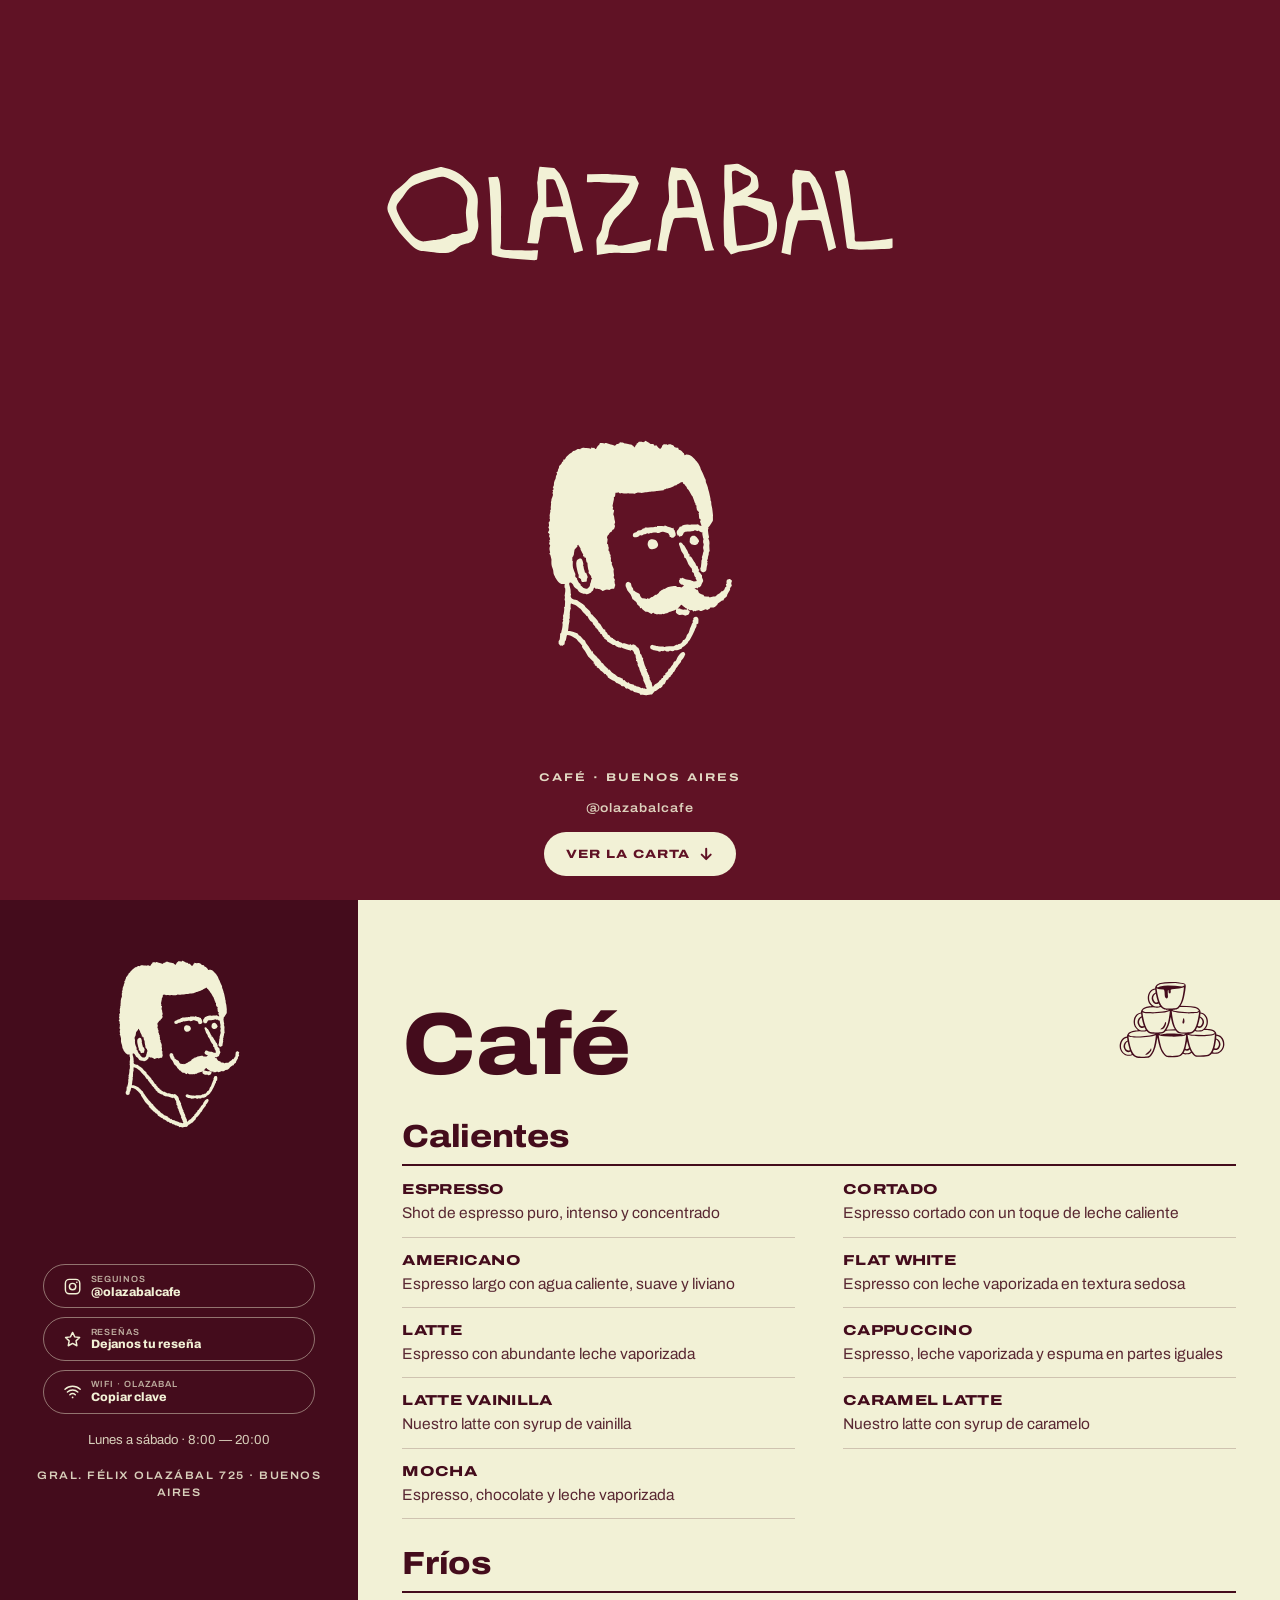
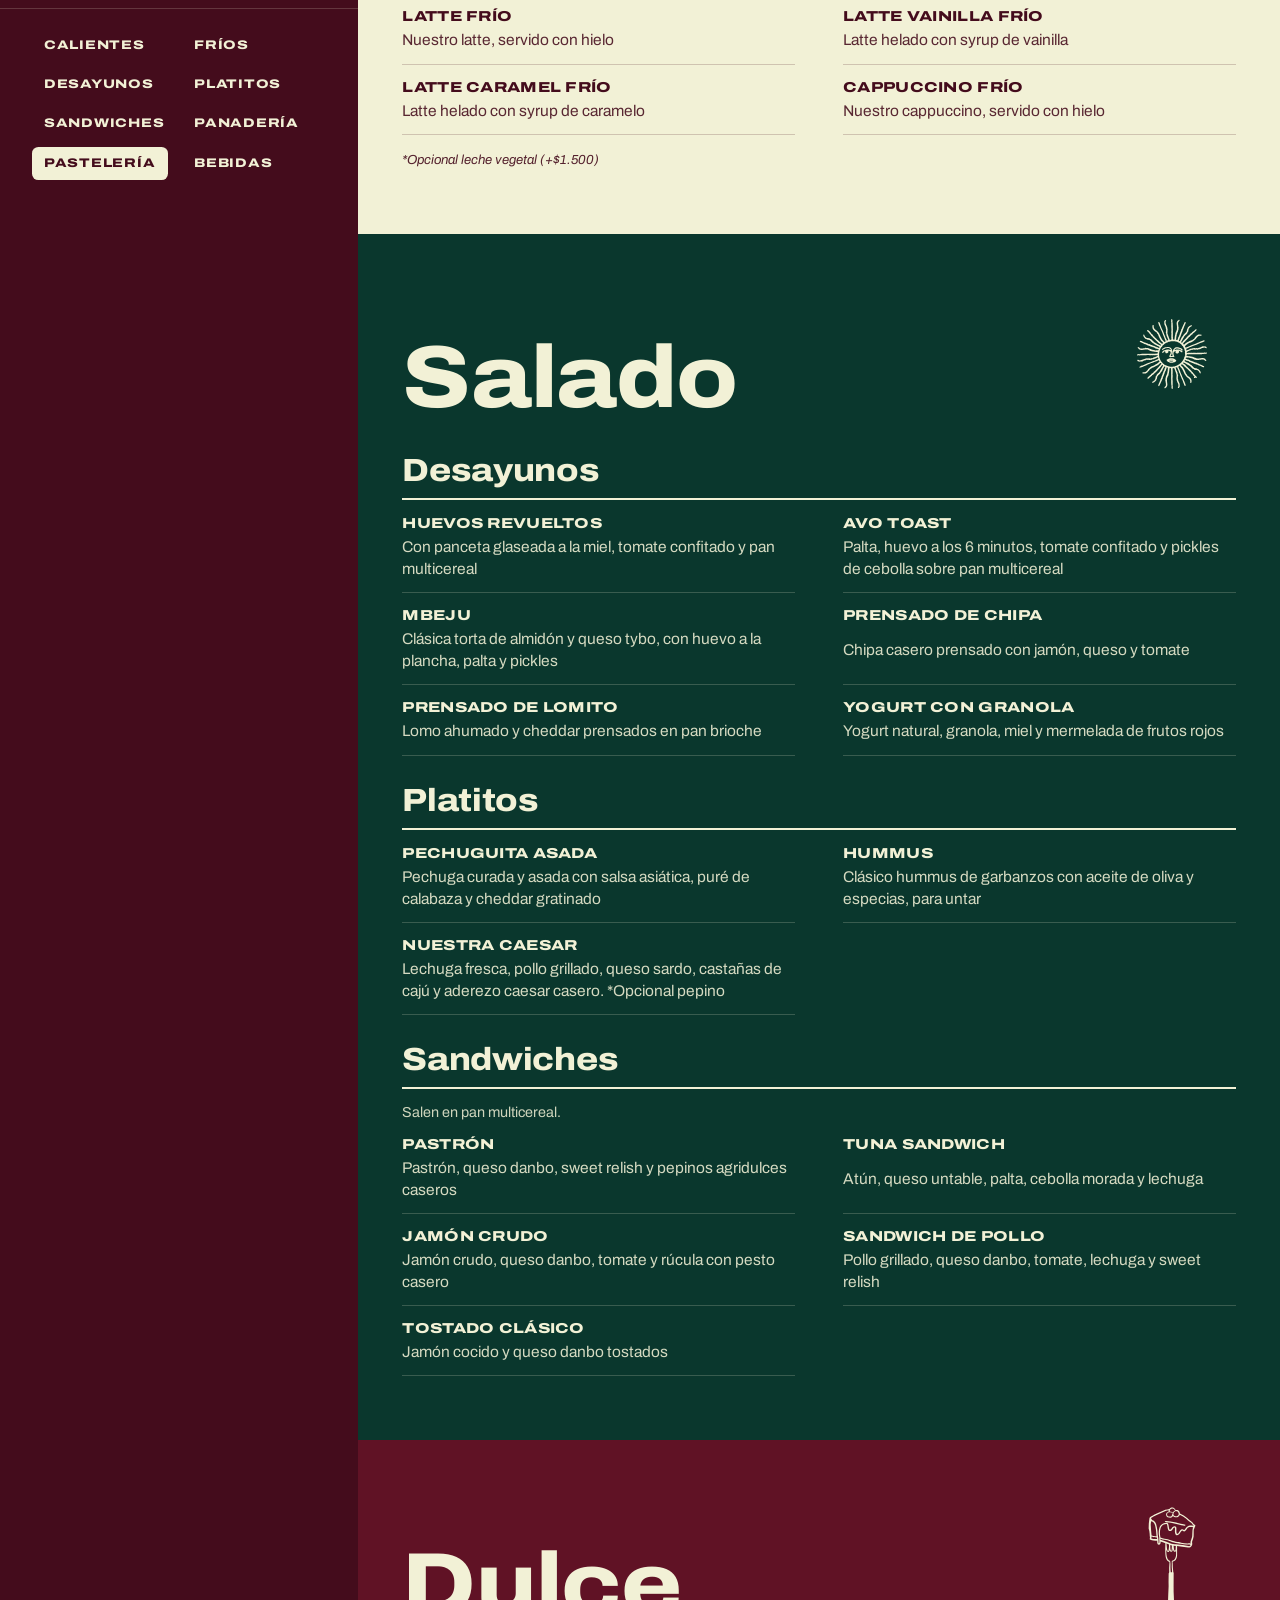
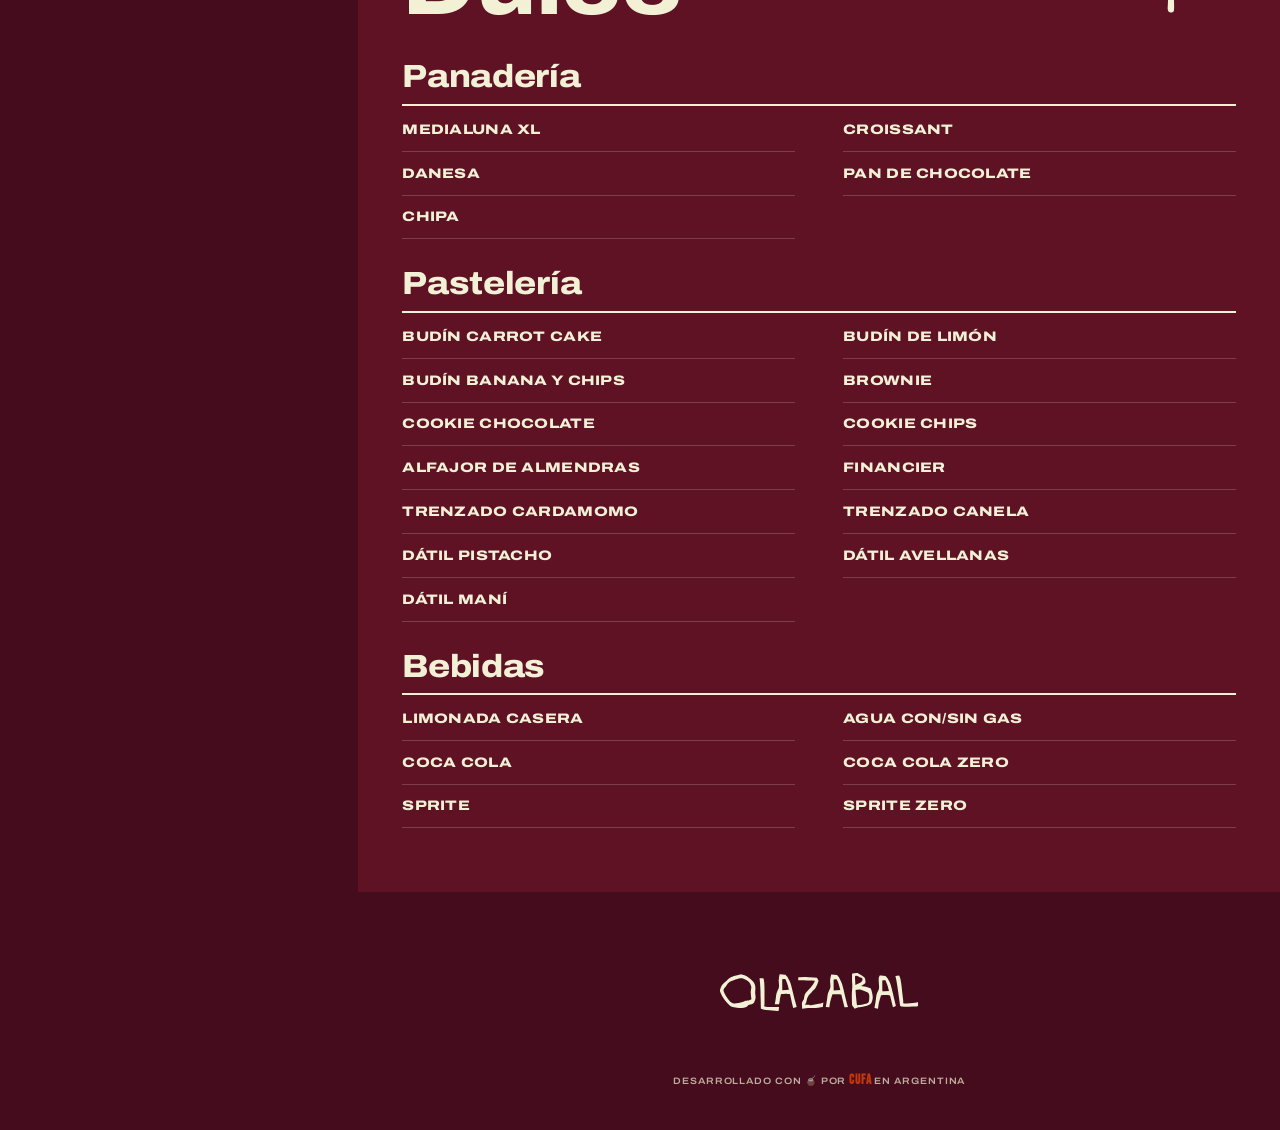
==== carta/index.html @ b6541c9c "SEO, carta publica y landing pendientes" ====
<!doctype html>
<html lang="es-AR">
<head>
<meta charset="utf-8">
<meta name="viewport" content="width=device-width, initial-scale=1, viewport-fit=cover">
<title>Carta de Olazábal · Café, desayunos y pastelería</title>
<meta name="description" content="Mirá la carta de Olazábal: cafés calientes y fríos, desayunos, platitos, sandwiches, panadería y pastelería. Gral. Félix Olazábal 725, Bella Vista.">
<meta name="theme-color" content="#440C1C">
<link rel="canonical" href="https://www.olazabal.ar/carta/">
<meta property="og:type" content="website">
<meta property="og:locale" content="es_AR">
<meta property="og:site_name" content="Olazábal">
<meta property="og:url" content="https://www.olazabal.ar/carta/">
<meta property="og:title" content="Carta de Olazábal · Café, desayunos y pastelería">
<meta property="og:description" content="Mirá la carta de Olazábal: cafés calientes y fríos, desayunos, platitos, sandwiches, panadería y pastelería. Gral. Félix Olazábal 725, Bella Vista.">
<meta property="og:image" content="https://www.olazabal.ar/og-image.png">
<meta property="og:image:width" content="1200">
<meta property="og:image:height" content="630">
<meta name="twitter:card" content="summary_large_image">
<meta name="twitter:title" content="Carta de Olazábal · Café, desayunos y pastelería">
<meta name="twitter:description" content="Mirá la carta de Olazábal: cafés calientes y fríos, desayunos, platitos, sandwiches, panadería y pastelería. Gral. Félix Olazábal 725, Bella Vista.">
<meta name="twitter:image" content="https://www.olazabal.ar/og-image.png">
<script type="application/ld+json">
{"@context":"https://schema.org","@graph":[
 {"@type":"Menu","@id":"https://www.olazabal.ar/carta/#menu","name":"Carta de Olazábal","url":"https://www.olazabal.ar/carta/","inLanguage":"es-AR","provider":{"@id":"https://www.olazabal.ar/#cafe"}},
 {"@type":"BreadcrumbList","itemListElement":[
   {"@type":"ListItem","position":1,"name":"Olazábal","item":"https://www.olazabal.ar/"},
   {"@type":"ListItem","position":2,"name":"Carta","item":"https://www.olazabal.ar/carta/"}]}
]}
</script>
<script>document.documentElement.classList.add("js")</script>
<link rel="icon" href="assets/hombre.svg" type="image/svg+xml">
<link rel="preconnect" href="https://fonts.googleapis.com">
<link rel="preconnect" href="https://fonts.gstatic.com" crossorigin>
<link href="https://fonts.googleapis.com/css2?family=Archivo:wdth,wght@62..125,100..900&family=Bebas+Neue&display=swap" rel="stylesheet">
<style>
:root{
  --bordo:#440C1C;
  --vino:#601225;
  --crema:#F2F1D6;
  --verde:#0A372D;
  --gutter:clamp(1.25rem,5vw,2.75rem);
  --nav-h:3.5rem;
  --font:"Archivo",system-ui,-apple-system,"Segoe UI",Roboto,sans-serif;
  --titulo:"Neuething Sans","Archivo",system-ui,sans-serif;
}
*,*::before,*::after{box-sizing:border-box}
html{-webkit-text-size-adjust:100%;scroll-behavior:smooth}
body{
  margin:0;background:var(--bordo);color:var(--crema);
  font-family:var(--font);font-size:1rem;line-height:1.4;
  -webkit-font-smoothing:antialiased;
}
img{display:block;max-width:100%;height:auto}
a{color:inherit}
h1,h2,h3,h4,p,ul{margin:0}
ul{padding:0;list-style:none}

/* Neuething Sans (fuente de marca, licencia aparte): si el archivo está en assets/fonts/ se usa sola; si no, cae a Archivo */
/* (sin @font-face: el archivo de la fuente no está en el sitio publicado; mientras tanto se usa Archivo y se evita un 404 por visita) */
/* títulos: minúscula, negrita, como en la carta impresa */
.titulo{font-family:var(--titulo);font-stretch:112%;font-weight:800;text-transform:none;letter-spacing:-.01em}
/* tipografía de marca: grotesca ultra expandida (nombres de ítems, botones, chips) */
.wide{font-stretch:125%;font-weight:900;text-transform:uppercase;letter-spacing:.01em}

/* ---------- estructura (mobile first) ---------- */
.app{display:block}
.cover{display:contents}



/* tapa */
.tapa{
  background:var(--vino);color:var(--crema);
  min-height:100vh;min-height:100svh;
  display:flex;flex-direction:column;align-items:center;justify-content:space-between;
  text-align:center;overflow:hidden;
  padding:calc(2rem + env(safe-area-inset-top)) 0 calc(1.5rem + env(safe-area-inset-bottom));
}
.tapa__logo{width:min(94vw,68svh);height:auto;margin-top:clamp(.5rem,3svh,2rem)}
.tapa__man{
  position:relative;aspect-ratio:1;flex:0 1 auto;min-height:0;
  width:min(72vw,26rem,38svh);
}
.tapa__man img{position:absolute;inset:0;width:100%;height:100%;object-fit:contain}
.tapa__man img.oculto{opacity:0}
.tapa__pie{display:flex;flex-direction:column;align-items:center;gap:.9rem;padding-inline:var(--gutter)}
.tapa__tag{
  font-stretch:125%;font-weight:700;text-transform:uppercase;
  font-size:.7rem;letter-spacing:.18em;opacity:.9;
}
.tapa__cta{
  display:inline-flex;align-items:center;gap:.6rem;min-height:2.75rem;padding:0 1.4rem;
  color:var(--vino);background:var(--crema);text-decoration:none;border-radius:999px;
  font-stretch:125%;font-weight:800;text-transform:uppercase;font-size:.75rem;letter-spacing:.08em;
}
.tapa__cta:focus-visible{outline:2px solid var(--crema);outline-offset:3px}
.tapa__cta svg{width:.9rem;height:.9rem;animation:bajar 1.8s ease-in-out infinite}
@keyframes bajar{50%{transform:translateY(.25rem)}}
@media (prefers-reduced-motion:reduce){.tapa__cta svg{animation:none}}
/* entrada suave: la tapa espera a que logo, bigotudo y tipografía estén listos y aparece escalonada */
.tapa h1,.tapa__man,.tapa__pie > *{
  transition:opacity .8s cubic-bezier(.2,.6,.2,1),transform .8s cubic-bezier(.2,.6,.2,1);
}
.tapa__man{transition-delay:.12s}
.tapa__pie > :nth-child(1){transition-delay:.28s}
.tapa__pie > :nth-child(2){transition-delay:.36s}
.tapa__pie > :nth-child(3){transition-delay:.46s}
html.js:not(.listo) .tapa h1,
html.js:not(.listo) .tapa__man,
html.js:not(.listo) .tapa__pie > *{opacity:0;transform:translateY(14px)}
@media (prefers-reduced-motion:reduce){
  .tapa h1,.tapa__man,.tapa__pie > *{transition:opacity .35s ease;transition-delay:0s!important}
  html.js:not(.listo) .tapa h1,html.js:not(.listo) .tapa__man,html.js:not(.listo) .tapa__pie > *{transform:none}
}
.cover__logo{display:none}
.cover__man{display:none}

/* navegación */
.nav{
  position:sticky;top:0;z-index:10;
  background:var(--bordo);
  border-bottom:1px solid rgb(242 241 214 / .18);
  padding-top:env(safe-area-inset-top);
}
.nav__list{
  display:flex;gap:.5rem;overflow-x:auto;
  padding:.65rem var(--gutter);
  scrollbar-width:none;scroll-snap-type:x proximity;
}
.nav__list::-webkit-scrollbar{display:none}
.nav__link{
  flex:none;scroll-snap-align:center;white-space:nowrap;
  text-decoration:none;color:var(--crema);
  font-stretch:125%;font-weight:800;text-transform:uppercase;
  font-size:.72rem;letter-spacing:.06em;
  padding:.6rem .95rem;min-height:2.5rem;display:inline-flex;align-items:center;
  border:1.5px solid rgb(242 241 214 / .35);border-radius:999px;
  transition:background-color .2s,color .2s,border-color .2s;
}
.nav__link[aria-current="true"]{background:var(--crema);color:var(--bordo);border-color:var(--crema)}
.nav__link:focus-visible{outline:2px solid var(--crema);outline-offset:2px}

.cover__foot{display:none}

/* paneles */
.panel{padding:2.75rem var(--gutter) 3rem}
.panel--cafe{background:var(--crema);color:var(--bordo)}
.panel--salado{background:var(--verde);color:var(--crema)}
.panel--dulce{background:var(--vino);color:var(--crema)}

.panel__head{
  display:flex;align-items:flex-end;justify-content:space-between;gap:1rem;
  margin-bottom:.5rem;
}
.panel__title{font-size:clamp(2.8rem,13vw,5.5rem);line-height:.9}
.panel__art{width:clamp(4.5rem,22vw,8rem);flex:none}
/* reveal suave del encabezado de cada panel, una sola vez; sin JS o con "reducir movimiento" se ve siempre */
html.js .panel__head{transition:opacity .6s cubic-bezier(.2,.6,.2,1),transform .6s cubic-bezier(.2,.6,.2,1)}
html.js .panel__head:not(.visto){opacity:0;transform:translateY(16px)}
@media (prefers-reduced-motion:reduce){html.js .panel__head{transition:none}html.js .panel__head:not(.visto){opacity:1;transform:none}}

.sec{scroll-margin-top:calc(var(--nav-h) + .5rem);padding-top:1.75rem}
.sec__title{
  font-size:clamp(1.5rem,6.6vw,2rem);line-height:1.05;
  padding-bottom:.65rem;margin-bottom:.1rem;
  border-bottom:2px solid currentColor;
  display:flex;align-items:center;justify-content:space-between;gap:1rem;
}
.sec__title img{width:2.6rem;flex:none}
/* sección con el mismo nombre que el panel: el título no se repite a la vista, pero queda para lectores de pantalla */
.sec--eco{position:relative;padding-top:.5rem}
.sec--eco > .sec__title{position:absolute;width:1px;height:1px;overflow:hidden;clip:rect(0 0 0 0);white-space:nowrap;border:0;padding:0;margin:0}
.sec__note{font-size:.82rem;opacity:.85;padding-top:.7rem}

/* ítems */
.items{display:grid;grid-template-columns:1fr}
.item{
  display:grid;grid-template-columns:1fr auto;column-gap:1rem;row-gap:.2rem;
  padding:.95rem 0;
  border-bottom:1px solid color-mix(in srgb,currentColor 20%,transparent);
}
.item__name{
  font-stretch:125%;font-weight:800;text-transform:uppercase;
  font-size:.82rem;letter-spacing:.02em;line-height:1.25;
}
.item__price{
  font-stretch:112%;font-weight:700;font-size:.92rem;
  font-variant-numeric:tabular-nums;white-space:nowrap;
  grid-column:2;grid-row:1;
}
.item__desc{grid-column:1 / -1;font-size:.88rem;line-height:1.4;opacity:.88;max-width:46ch}
.item__desc em{font-style:normal;font-weight:700}

/* lista compacta (panadería, pastelería, bebidas) */
.items--simple .item{
  grid-template-columns:auto 1fr auto;align-items:baseline;
  padding:.8rem 0;column-gap:.6rem;
}
.items--simple .item__name{font-size:.78rem}
.items--simple .item::before{ /* guías punteadas */
  content:"";grid-column:2;grid-row:1;align-self:end;
  border-bottom:1.5px dotted color-mix(in srgb,currentColor 45%,transparent);
  margin-bottom:.3em;
}
.items--simple .item__price{grid-column:3}

.sin-precios .items--simple .item{grid-template-columns:1fr}
.sin-precios .items--simple .item::before{display:none}
.sin-precios .item{padding:.8rem 0}
.sin-precios .item__desc{margin-top:.05rem}
.extra{
  margin-top:1rem;font-size:.82rem;font-style:italic;opacity:.9;
}

/* pie */
.foot{
  background:var(--bordo);color:var(--crema);text-align:center;
  padding:2.5rem var(--gutter) calc(2.5rem + env(safe-area-inset-bottom));
  display:flex;flex-direction:column;align-items:center;gap:1rem;
}
.foot img{width:min(60vw,15rem)}
.foot p{font-size:.78rem;letter-spacing:.14em;text-transform:uppercase;font-stretch:112%;font-weight:600;opacity:.85}

/* info del local */
.info{display:flex;flex-direction:column;align-items:center;gap:1rem;width:100%;max-width:26rem}
.info:empty{display:none}
.info__links{display:grid;grid-template-columns:repeat(2,minmax(0,1fr));gap:.55rem;width:100%}
.info__links>:last-child:nth-child(odd){grid-column:1 / -1;justify-self:center;min-width:50%}
.btn--dos{justify-content:flex-start;gap:.45rem;padding:.55rem .6rem .55rem .75rem;border-radius:1rem;text-align:left;text-transform:none;letter-spacing:0;min-height:3.4rem}
.btn--dos .btn__txt{display:flex;flex-direction:column;min-width:0;line-height:1.2}
.btn--dos small{font-stretch:100%;font-weight:600;font-size:.56rem;letter-spacing:.1em;text-transform:uppercase;opacity:.7;transition:opacity .2s}
.btn--dos .btn__txt>span{font-stretch:100%;font-weight:800;font-size:.76rem;text-transform:none;letter-spacing:0;overflow:hidden;text-overflow:ellipsis;white-space:nowrap}
div.btn--dos{cursor:default}div.btn--dos:hover{background:transparent;color:var(--crema)}
.btn{
  display:inline-flex;align-items:center;gap:.55rem;min-height:2.75rem;padding:0 1.15rem;
  border:1.5px solid rgb(242 241 214 / .45);border-radius:999px;background:transparent;color:var(--crema);
  font:inherit;font-stretch:125%;font-weight:800;text-transform:uppercase;font-size:.7rem;letter-spacing:.07em;
  text-decoration:none;cursor:pointer;white-space:nowrap;transition:background-color .2s,color .2s;
}
.btn:hover{background:var(--crema);color:var(--bordo)}
.btn:focus-visible{outline:2px solid var(--crema);outline-offset:2px}
.btn svg{width:1.1rem;height:1.1rem;flex:none}
.btn--dos svg{width:1.2rem;height:1.2rem}
.wifi{
  width:100%;border:1.5px solid rgb(242 241 214 / .3);border-radius:1rem;padding:1rem 1.15rem;
  display:flex;align-items:center;justify-content:space-between;gap:1rem;text-align:left;
}
.wifi__lbl{font-size:.62rem;letter-spacing:.16em;text-transform:uppercase;font-stretch:125%;font-weight:700;opacity:.7}
.wifi__red{font-stretch:112%;font-weight:800;font-size:1rem;margin-top:.15rem;word-break:break-word}
.horarios{font-size:.82rem;line-height:1.5;text-align:center;opacity:.85;white-space:pre-line}
.tapa__ig{color:inherit;font-stretch:112%;font-weight:600;font-size:.78rem;letter-spacing:.08em;opacity:.85;text-decoration:none}
.tapa__ig:hover{opacity:1;text-decoration:underline}
.tapa__ig:empty{display:none}

@media (max-width:379px){.btn--dos svg{display:none}.btn--dos{padding:.55rem .75rem}}

/* firma */
.foot .firma-wrap{font-size:.58rem;letter-spacing:.1em;opacity:.7;text-transform:uppercase;margin-top:.25rem}
.firma,.firma:hover,.firma:visited,.firma:focus,.firma:active{
  font-family:"Bebas Neue",Impact,sans-serif;font-size:1.35em;letter-spacing:.06em;
  color:#ff4e01;text-decoration:none;
}

/* Salado lleva el sol (el bigotudo ya está en la tapa y en el sidebar) */
.panel--salado .panel__art{content:url("assets/sol-crema.svg")}
/* Platitos sin iconito suelto (el sol a ese tamaño parecía un botón) */
#platitos .sec__title img{display:none}

/* ---------- tablet ---------- */
@media (min-width:640px){
  .nav__list{justify-content:center}
}
@media (min-width:720px){
  .items{grid-template-columns:repeat(2,minmax(0,1fr));column-gap:3rem}
  .panel{padding-block:3.5rem 4rem}
}

/* ---------- desktop: portada fija a la izquierda como el impreso ---------- */
@media (min-width:1080px){
  .app{display:grid;grid-template-columns:minmax(21rem,28vw) 1fr;align-items:start}
  .cover{
    display:flex;flex-direction:column;
    position:sticky;top:0;height:100vh;height:100dvh;
    background:var(--bordo);overflow:hidden;
  }
  .cover__logo{display:block;width:100%;max-width:15rem;margin:0 auto;padding:2.5rem 2rem 0}
  /* el bigotudo ocupa el lugar del logo en el sidebar (el nombre queda en la tapa y en el pie) */
  .cover__man{
    display:block;position:relative;flex:none;aspect-ratio:1;
    width:min(14rem,26svh);margin:2rem auto 0;
  }
  .cover__man img{position:absolute;inset:0;width:100%;height:100%;object-fit:contain}
  .cover__man img.oculto{opacity:0}
  .cover__space{flex:1}
  .nav{position:static;border:0;padding:0;background:transparent}
  .nav__list{
    flex-direction:column;overflow:visible;gap:.35rem;
    padding:1.25rem 2rem;border-top:1px solid rgb(242 241 214 / .18);
  }
  .nav__link{border:0;border-radius:.4rem;padding:.5rem .75rem;min-height:0;justify-content:flex-start;font-size:.7rem}
  .nav__link:hover{background:rgb(242 241 214 / .12)}
  .nav__link[aria-current="true"]:hover{background:var(--crema)}
  .nav__list{display:grid;grid-template-columns:1fr 1fr;scroll-snap-type:none}
  .cover__foot{
    display:block;padding:0 2rem 1.5rem;
    font-size:.68rem;letter-spacing:.14em;text-transform:uppercase;font-stretch:112%;opacity:.7;text-align:center;
  }
  .sec{scroll-margin-top:1.5rem}
  .foot{grid-column:2}
  /* bloque de info (Instagram, WiFi, horarios, dirección) en el hueco del sidebar */
  .cover__space{
    display:flex;flex-direction:column;align-items:center;justify-content:center;gap:1.1rem;
    padding:1.25rem 2rem;min-height:0;overflow-y:auto;scrollbar-width:none;
  }
  .cover__space::-webkit-scrollbar{display:none}
  .cover__space .info{max-width:17rem}
  .cover__space .info__links{grid-template-columns:1fr}
  .cover__space .info__links>:last-child:nth-child(odd){min-width:0;justify-self:stretch}
  .cover__space .dir{
    font-size:.68rem;letter-spacing:.14em;text-transform:uppercase;font-stretch:112%;font-weight:600;
    opacity:.85;text-align:center;line-height:1.5;
  }
  .cover__foot{display:none} /* la dirección ya está en el bloque de arriba */
  /* lectura en pantalla grande: un escalón arriba en nombres, descripciones y categorías */
  .item__name{font-size:.9rem}
  .items--simple .item__name{font-size:.86rem}
  .item__desc{font-size:.97rem}
  .nav__link{font-size:.78rem}
  .sec__note{font-size:.9rem}
}
@media (min-width:1500px){
  .items{grid-template-columns:repeat(3,minmax(0,1fr))}
  .panel{padding-inline:4rem}
}

@media (prefers-reduced-motion:reduce){
  html{scroll-behavior:auto}
  .nav__link{transition:none}
}
</style>
</head>
<body>
<header class="tapa" id="tapa">
  <h1><img class="tapa__logo" src="assets/logo-crema.svg" alt="Olazábal" width="1600" height="800"></h1>
  <div class="tapa__man" aria-hidden="true">
    <img id="spr-solo" src="assets/hombre-crema.svg" alt="" width="1000" height="1000">
    <img id="spr-cafe" class="oculto" src="assets/hombre-cafe-crema.svg" alt="" width="1000" height="1000">
    <img id="spr-medialuna" class="oculto" src="assets/hombre-medialuna-crema.svg" alt="" width="1000" height="1000">
  </div>
  <div class="tapa__pie">
    <p class="tapa__tag">Café · Buenos Aires</p>
    <a class="tapa__ig" id="tapa-ig" href="https://www.instagram.com/olazabalcafe/" target="_blank" rel="noopener">@olazabalcafe</a>
    <a class="tapa__cta" href="#menu">Ver la carta
      <svg viewBox="0 0 16 16" fill="none" stroke="currentColor" stroke-width="2.2" stroke-linecap="round" stroke-linejoin="round" aria-hidden="true"><path d="M8 2v11M3 8.5 8 13.5l5-5"/></svg>
    </a>
  </div>
</header>

<div class="app">

  <aside class="cover">
    <div class="cover__man" aria-hidden="true">
      <img src="assets/hombre-crema.svg" alt="" width="1000" height="1000">
      <img class="oculto" src="assets/hombre-cafe-crema.svg" alt="" width="1000" height="1000">
      <img class="oculto" src="assets/hombre-medialuna-crema.svg" alt="" width="1000" height="1000">
    </div>
    <div class="cover__space" id="cover-slot"></div>

    <nav class="nav" aria-label="Secciones del menú">
      <ul class="nav__list" id="nav"></ul>
    </nav>
    <p class="cover__foot">Gral. Félix Olazábal 725</p>
  </aside>

  <main id="menu"></main>

  <footer class="foot">
    <a href="../index.html" aria-label="Volver al inicio de Olazábal"><img src="assets/logo-crema.svg" alt="Olazábal" width="1600" height="800"></a>
    <div class="info" id="info"></div>
    <p class="dir">Gral. Félix Olazábal 725 · Buenos Aires</p>
    <p class="firma-wrap">desarrollado con 🧉 por <a class="firma" href="https://cufadev.xyz" target="_blank" rel="noopener">cufa</a> en Argentina</p>
  </footer>
</div>

<script>
/* ---------- datos ---------- */
const MENU_RESPALDO = [
  { id:"cafe", clase:"cafe", titulo:"Café", arte:"tazas", secciones:[
    { id:"cafe-caliente", titulo:"Calientes", simple:false, items:[
      ["Espresso","Shot de espresso puro, intenso y concentrado",5500],
      ["Cortado","Espresso cortado con un toque de leche caliente",5800],
      ["Americano","Espresso largo con agua caliente, suave y liviano",5500],
      ["Flat White","Espresso con leche vaporizada en textura sedosa",5800],
      ["Latte","Espresso con abundante leche vaporizada",6100],
      ["Cappuccino","Espresso, leche vaporizada y espuma en partes iguales",5600],
      ["Latte Vainilla","Nuestro latte con syrup de vainilla",7300],
      ["Caramel Latte","Nuestro latte con syrup de caramelo",7300],
      ["Mocha","Espresso, chocolate y leche vaporizada",7800],
    ]},
    { id:"cafe-frio", titulo:"Fríos", items:[
      ["Latte Frío","Nuestro latte, servido con hielo",5800],
      ["Latte Vainilla Frío","Latte helado con syrup de vainilla",7000],
      ["Latte Caramel Frío","Latte helado con syrup de caramelo",7000],
      ["Cappuccino Frío","Nuestro cappuccino, servido con hielo",5500],
    ], extra:"*Opcional leche vegetal (+$1.500)" },
  ]},
  { id:"salado", clase:"salado", titulo:"Salado", arte:"sol", secciones:[
    { id:"desayunos", titulo:"Desayunos", items:[
      ["Huevos revueltos","Con panceta glaseada a la miel, tomate confitado y pan multicereal",14500],
      ["Avo Toast","Palta, huevo a los 6 minutos, tomate confitado y pickles de cebolla sobre pan multicereal",15800],
      ["Mbeju","Clásica torta de almidón y queso tybo, con huevo a la plancha, palta y pickles",15800],
      ["Prensado de Chipa","Chipa casero prensado con jamón, queso y tomate",15900],
      ["Prensado de Lomito","Lomo ahumado y cheddar prensados en pan brioche",17200],
      ["Yogurt con Granola","Yogurt natural, granola, miel y mermelada de frutos rojos",12600],
    ]},
    { id:"platitos", titulo:"Platitos", items:[
      ["Pechuguita Asada","Pechuga curada y asada con salsa asiática, puré de calabaza y cheddar gratinado",17000],
      ["Hummus","Clásico hummus de garbanzos con aceite de oliva y especias, para untar",10800],
      ["Nuestra Caesar","Lechuga fresca, pollo grillado, queso sardo, castañas de cajú y aderezo caesar casero. *Opcional pepino",18500],
    ]},
    { id:"sandwiches", titulo:"Sandwiches", nota:"Salen en pan multicereal.", items:[
      ["Pastrón","Pastrón, queso danbo, sweet relish y pepinos agridulces caseros",17300],
      ["Tuna Sandwich","Atún, queso untable, palta, cebolla morada y lechuga",15800],
      ["Jamón Crudo","Jamón crudo, queso danbo, tomate y rúcula con pesto casero",18100],
      ["Sandwich de Pollo","Pollo grillado, queso danbo, tomate, lechuga y sweet relish",16700],
      ["Tostado Clásico","Jamón cocido y queso danbo tostados",12800],
    ]},
  ]},
  { id:"dulce", clase:"dulce", titulo:"Dulce", arte:"torta", secciones:[
    { id:"panaderia", titulo:"Panadería", simple:true, items:[
      ["Medialuna XL",4000],["Croissant",5000],["Danesa",5400],["Pan de Chocolate",6100],["Chipa",4800],
    ]},
    { id:"pasteleria", titulo:"Pastelería", simple:true, items:[
      ["Budín Carrot Cake",7500],["Budín de Limón",6400],["Budín Banana y Chips",8400],["Brownie",6000],
      ["Cookie Chocolate",6700],["Cookie Chips",6700],["Alfajor de Almendras",7500],["Financier",6900],
      ["Trenzado Cardamomo",9000],["Trenzado Canela",9000],["Dátil Pistacho",6900],["Dátil Avellanas",6900],["Dátil Maní",6900],
    ]},
    { id:"bebidas", titulo:"Bebidas", simple:true, items:[
      ["Limonada Casera",6500],["Agua con/sin Gas",4200],["Coca Cola",3800],["Coca Cola Zero",3800],["Sprite",3800],["Sprite Zero",3800],
    ]},
  ]},
];

/* ---------- configuración ----------
   Pegá acá el ID de la planilla de Google (el texto largo entre /d/ y /edit en la URL).
   La planilla tiene que estar compartida como "Cualquier persona con el enlace: Lector".
   Si queda vacío, o si Google no responde, se usa MENU_RESPALDO. */
/* Mostrar precios en la carta. En false no se dibujan (los datos quedan en la planilla). */
const MOSTRAR_PRECIOS = false;
/* Datos del local. La pestaña Config de la planilla los pisa (claves: instagram, whatsapp, wifi_nombre, wifi_clave, horarios, mapa).
   Lo que quede vacío no se muestra. */
const INFO = {
  instagram:"https://www.instagram.com/olazabalcafe/",
  whatsapp:"",
  wifi_nombre:"Olazabal", wifi_clave:"olazabal2026",   /* demo */
  horarios:"Lunes a sábado · 8:00 — 20:00",
  mapa:"",   /* opcional: link de Google Maps; si se carga, aparece el botón "Cómo llegar" */
  /* Reseñas: hoy abre Olazábal en Google Maps. Con la ficha de Google Business creada, usar el link directo
     https://search.google.com/local/writereview?placeid=PLACE_ID (se puede cargar en Config, clave "resena") */
  resena:"https://www.google.com/maps/search/?api=1&query=Olaz%C3%A1bal%20caf%C3%A9%20Gral.%20F%C3%A9lix%20Olaz%C3%A1bal%20725%20Bella%20Vista%20Buenos%20Aires"
};
const ICONOS = {
  ig:'<svg viewBox="0 0 24 24" fill="none" stroke="currentColor" stroke-width="1.8" aria-hidden="true"><rect x="3" y="3" width="18" height="18" rx="5"/><circle cx="12" cy="12" r="4"/><circle cx="17.3" cy="6.7" r="1" fill="currentColor" stroke="none"/></svg>',
  wa:'<svg viewBox="0 0 24 24" fill="none" stroke="currentColor" stroke-width="1.8" stroke-linejoin="round" aria-hidden="true"><path d="M4 20l1.3-4.2A8 8 0 1 1 8.4 18.8L4 20z"/></svg>',
  pin:'<svg viewBox="0 0 24 24" fill="none" stroke="currentColor" stroke-width="1.8" aria-hidden="true"><path d="M12 21s7-6.2 7-11.5A7 7 0 0 0 5 9.5C5 14.8 12 21 12 21z"/><circle cx="12" cy="9.5" r="2.5"/></svg>',
  wifi:'<svg viewBox="0 0 24 24" fill="none" stroke="currentColor" stroke-width="1.8" stroke-linecap="round" aria-hidden="true"><path d="M2.5 9a14 14 0 0 1 19 0M5.5 12.5a9.5 9.5 0 0 1 13 0M8.6 16a5 5 0 0 1 6.8 0"/><circle cx="12" cy="19.3" r="1.1" fill="currentColor" stroke="none"/></svg>',
  estrella:'<svg viewBox="0 0 24 24" fill="none" stroke="currentColor" stroke-width="1.8" stroke-linejoin="round" aria-hidden="true"><path d="M12 3l2.7 5.6 6.1.8-4.5 4.2 1.1 6.1L12 16.8 6.6 19.7l1.1-6.1L3.2 9.4l6.1-.8z"/></svg>',
  copy:'<svg viewBox="0 0 24 24" fill="none" stroke="currentColor" stroke-width="1.8" aria-hidden="true"><rect x="8" y="8" width="12" height="12" rx="2"/><path d="M16 8V6a2 2 0 0 0-2-2H6a2 2 0 0 0-2 2v8a2 2 0 0 0 2 2h2"/></svg>'
};
const SHEET_ID = "1VKGMA9Z83g70DDT3XCYNCc0fF3nvxlNgfuP10jdtlT0";

/* ---------- utilidades ---------- */
const $ = (s, r=document) => r.querySelector(s);
const peso = n => "$" + n.toLocaleString("es-AR");
const esc = s => String(s).replace(/[&<>"]/g, c => ({"&":"&amp;","<":"&lt;",">":"&gt;",'"':"&quot;"}[c]));
const COLOR_A_CLASE = { crema:"cafe", verde:"salado", vino:"dulce" };

/* CSV con comillas y saltos de línea -> array de objetos {columna: valor} */
function parseCSV(txt){
  const filas = []; let fila = [], cel = "", q = false;
  for (let i = 0; i < txt.length; i++){
    const c = txt[i];
    if (q){
      if (c === '"'){ if (txt[i+1] === '"'){ cel += '"'; i++; } else q = false; }
      else cel += c;
    } else if (c === '"') q = true;
    else if (c === ","){ fila.push(cel); cel = ""; }
    else if (c === "\n" || c === "\r"){
      if (c === "\r" && txt[i+1] === "\n") i++;
      fila.push(cel); cel = ""; filas.push(fila); fila = [];
    } else cel += c;
  }
  if (cel !== "" || fila.length){ fila.push(cel); filas.push(fila); }
  const [cab, ...datos] = filas.filter(f => f.some(x => x.trim() !== ""));
  const claves = cab.map(h => h.trim().toLowerCase());
  return datos.map(f => Object.fromEntries(claves.map((k, i) => [k, (f[i] ?? "").trim()])));
}

/* tres tablas de la planilla -> estructura del menú */
function armarMenu({ carta, secciones, config }){
  const porSeccion = new Map();
  carta.forEach(r => {
    if (!r.nombre || r.disponible.toUpperCase() === "NO") return;
    const precio = parseInt(r.precio.replace(/\D/g, ""), 10);
    if (!porSeccion.has(r.seccion_id)) porSeccion.set(r.seccion_id, []);
    porSeccion.get(r.seccion_id).push({ nombre:r.nombre, desc:r.descripcion, precio:isNaN(precio) ? 0 : precio });
  });
  const grupos = [];
  secciones.forEach(r => {
    if (!r.seccion_id) return;
    const items = porSeccion.get(r.seccion_id) || [];
    if (!items.length) return;                       // sección vacía: no se muestra
    let g = grupos.find(x => x.titulo === r.grupo);
    if (!g) grupos.push(g = { id:"g-" + grupos.length, clase:COLOR_A_CLASE[r.color_grupo] || "cafe", titulo:r.grupo, arte:r.ilustracion_grupo, secciones:[] });
    g.secciones.push({ id:r.seccion_id, titulo:r.titulo, simple:r.estilo === "simple", arte:r.ilustracion_seccion, nota:r.nota, extra:r.pie, items });
  });
  const cfg = Object.fromEntries(config.map(r => [r.clave, r.valor]));
  return { grupos, cfg };
}

/* el respaldo (arrays) usa la misma estructura */
function respaldo(){
  return { cfg:{}, grupos: MENU_RESPALDO.map(g => ({ ...g, secciones: g.secciones.map(s => ({
    ...s, nota:s.nota || "", extra:s.extra || "",
    items: s.items.map(it => s.simple ? { nombre:it[0], desc:"", precio:it[1] } : { nombre:it[0], desc:it[1], precio:it[2] })
  })) })) };
}

/* ---------- render ---------- */
function itemHTML(it, simple){
  const precio = MOSTRAR_PRECIOS ? `<span class="item__price">${peso(it.precio)}</span>` : "";
  if (simple) return `<li class="item"><span class="item__name">${esc(it.nombre)}</span>${precio}</li>`;
  return `<li class="item"><h4 class="item__name">${esc(it.nombre)}</h4>${precio}${it.desc ? `<p class="item__desc">${esc(it.desc)}</p>` : ""}</li>`;
}
const arteHTML = (nombre, clase, cls="") => nombre
  ? `<img ${cls ? `class="${cls}" ` : ""}src="assets/${esc(nombre)}${clase === "cafe" ? "" : "-crema"}.svg" alt="" width="1000" height="1000" onerror="this.remove()">` : "";

const norm = t => String(t || "").normalize("NFD").replace(/[\u0300-\u036f]/g, "").trim().toLowerCase();
function seccionHTML(s, clase, tituloGrupo){
  const igual = norm(s.titulo) === norm(tituloGrupo);   // evita "Café" dos veces seguidas
  return `
  <section class="sec${igual ? " sec--eco" : ""}" id="${esc(s.id)}" aria-labelledby="${esc(s.id)}-t" data-sec>
    <h3 class="sec__title titulo" id="${esc(s.id)}-t"><span>${esc(s.titulo)}</span>${arteHTML(s.arte, clase)}</h3>
    ${s.nota ? `<p class="sec__note">${esc(s.nota)}</p>` : ""}
    <ul class="items${s.simple ? " items--simple" : ""}">${s.items.map(i => itemHTML(i, s.simple)).join("")}</ul>
    ${s.extra ? `<p class="extra">${esc(s.extra)}</p>` : ""}
  </section>`;
}

function pintarInfo(cfg){
  const d = { ...INFO };
  Object.keys(INFO).forEach(k => cfg[k] && (d[k] = cfg[k]));
  const ig = d.instagram.trim();
  const igUser = ig ? "@" + ig.replace(/\/+$/, "").split("/").pop().replace(/^@/, "") : "";
  const tapaIg = $("#tapa-ig");
  tapaIg.textContent = igUser; if (ig) tapaIg.href = ig;
  const wa = d.whatsapp.replace(/\D/g, "");
  const wifiBtn = !d.wifi_nombre ? "" : d.wifi_clave
    ? `<button type="button" class="btn btn--dos" data-copiar="${esc(d.wifi_clave)}" aria-live="polite">${ICONOS.wifi}<span class="btn__txt"><small>WiFi · ${esc(d.wifi_nombre)}</small><span class="btn__lbl">Copiar clave</span></span></button>`
    : `<div class="btn btn--dos">${ICONOS.wifi}<span class="btn__txt"><small>WiFi</small><span>${esc(d.wifi_nombre)}</span></span></div>`;
  const links = [
    ig && `<a class="btn btn--dos" href="${esc(ig)}" target="_blank" rel="noopener">${ICONOS.ig}<span class="btn__txt"><small>Seguinos</small><span>${esc(igUser)}</span></span></a>`,
    d.resena && `<a class="btn btn--dos" href="${esc(d.resena)}" target="_blank" rel="noopener">${ICONOS.estrella}<span class="btn__txt"><small>Reseñas</small><span>Dejanos tu reseña</span></span></a>`,
    wifiBtn,
    wa && `<a class="btn btn--dos" href="https://wa.me/${wa}" target="_blank" rel="noopener">${ICONOS.wa}<span class="btn__txt"><small>Escribinos</small><span>WhatsApp</span></span></a>`,
    d.mapa && `<a class="btn btn--dos" href="${esc(d.mapa)}" target="_blank" rel="noopener">${ICONOS.pin}<span class="btn__txt"><small>Estamos en</small><span>Cómo llegar</span></span></a>`,
  ].filter(Boolean).join("");
  const hor = d.horarios ? `<div class="horarios">${esc(d.horarios)}</div>` : "";
  $("#info").innerHTML = (links ? `<div class="info__links">${links}</div>` : "") + hor;
}
document.addEventListener("click", async e => {
  const b = e.target.closest("[data-copiar]"); if (!b) return;
  const txt = b.dataset.copiar, lbl = $(".btn__lbl", b);
  try { await navigator.clipboard.writeText(txt); }
  catch { const t = document.createElement("textarea"); t.value = txt; document.body.append(t); t.select(); try { document.execCommand("copy"); } catch {} t.remove(); }
  lbl.textContent = "¡Copiada!"; setTimeout(() => lbl.textContent = "Copiar clave", 1800);
});

let io = null, activo = null;

/* reveal: el encabezado de cada panel entra una sola vez; si la carta se vuelve a pintar, los ya vistos no se ocultan */
const panelesVistos = new Set();
let ioPaneles = null;
function revelarPaneles(){
  const heads = document.querySelectorAll(".panel__head");
  if (ioPaneles) ioPaneles.disconnect();
  if (!("IntersectionObserver" in window)){ heads.forEach(h => h.classList.add("visto")); return; }
  ioPaneles = new IntersectionObserver((entries, obs) => entries.forEach(e => {
    if (!e.isIntersecting) return;
    e.target.classList.add("visto");
    panelesVistos.add(e.target.parentElement.id);
    obs.unobserve(e.target);
  }), { rootMargin:"0px 0px -10% 0px", threshold:.15 });
  heads.forEach(h => panelesVistos.has(h.parentElement.id) ? h.classList.add("visto") : ioPaneles.observe(h));
}

function pintar({ grupos, cfg }){
  document.body.classList.toggle("sin-precios", !MOSTRAR_PRECIOS);
  /* textos y colores del local */
  const rootStyle = document.documentElement.style;
  [["color_tapa","--vino"],["color_oscuro","--bordo"],["color_claro","--crema"],["color_verde","--verde"]]
    .forEach(([k, v]) => /^#[0-9a-f]{3,8}$/i.test(cfg[k] || "") && rootStyle.setProperty(v, cfg[k]));
  if (cfg.nombre){ document.title = "Carta de " + cfg.nombre + " · Café, desayunos y pastelería"; document.querySelectorAll(".tapa__logo, .cover__logo, .foot img").forEach(i => i.alt = cfg.nombre); }
  if (cfg.tagline) $(".tapa__tag").textContent = cfg.tagline;
  if (cfg.direccion){ $(".cover__foot").textContent = cfg.direccion; $(".dir").textContent = cfg.direccion; }

  pintarInfo(cfg);
  $("#menu").innerHTML = grupos.map(g => `
  <div class="panel panel--${g.clase}" id="${esc(g.id)}">
    <div class="panel__head">
      <h2 class="panel__title titulo">${esc(g.titulo)}</h2>
      ${arteHTML(g.arte, g.clase, "panel__art")}
    </div>
    ${g.secciones.map(s => seccionHTML(s, g.clase, g.titulo)).join("")}
  </div>`).join("");
  revelarPaneles();

  const secciones = grupos.flatMap(g => g.secciones);
  $("#nav").innerHTML = secciones.map(s =>
    `<li><a class="nav__link" href="#${esc(s.id)}" data-for="${esc(s.id)}">${esc(s.titulo)}</a></li>`).join("");

  /* scroll-spy */
  const links = new Map([...document.querySelectorAll(".nav__link")].map(a => [a.dataset.for, a]));
  const lista = $("#nav");
  const marcar = id => {
    if (id === activo) return;
    activo = id;
    links.forEach((a, k) => a.setAttribute("aria-current", k === id ? "true" : "false"));
    const a = links.get(id);
    if (a && lista.scrollWidth > lista.clientWidth && lista.scrollHeight <= lista.clientHeight + 4)
      lista.scrollTo({ left: a.offsetLeft - (lista.clientWidth - a.offsetWidth) / 2, behavior:"smooth" });
  };
  if (io) io.disconnect();
  const visibles = new Set();
  io = new IntersectionObserver(entries => {
    entries.forEach(e => e.isIntersecting ? visibles.add(e.target.id) : visibles.delete(e.target.id));
    const primero = secciones.find(s => visibles.has(s.id));
    if (primero) marcar(primero.id);
  }, { rootMargin:"-30% 0px -60% 0px" });
  document.querySelectorAll("[data-sec]").forEach(el => io.observe(el));
  activo = null;
  if (secciones.length) marcar(secciones[0].id);
}

/* ---------- entrada: se muestra la tapa recién cuando está todo listo (sin saltos de imagen ni de letra) ---------- */
(function entrada(){
  const html = document.documentElement;
  let hecho = false;
  const listo = () => { if (hecho) return; hecho = true; requestAnimationFrame(() => html.classList.add("listo")); };
  const imgs = [...document.querySelectorAll(".tapa img")].map(i => i.decode ? i.decode().catch(() => {}) : Promise.resolve());
  const fuentes = document.fonts && document.fonts.load
    ? Promise.all(["600 1rem Archivo", "800 1rem Archivo"].map(f => document.fonts.load(f).catch(() => {})))
    : Promise.resolve();
  Promise.all([...imgs, fuentes]).then(listo);
  setTimeout(listo, 1500);
})();

/* ---------- el bigotón: alterna sprites al azar, como en la web original ---------- */
(function sprites(){
  if (matchMedia("(prefers-reduced-motion: reduce)").matches) return;
  /* cada grupo = [solo, ...variantes]; la tapa y el sidebar cambian a la vez */
  const grupos = [...document.querySelectorAll(".tapa__man, .cover__man")].map(g => [...g.querySelectorAll("img")]);
  const nVar = Math.min(...grupos.map(g => g.length - 1));
  let ultimo = -1;
  function mostrarAlAzar(){
    let i; do { i = Math.floor(Math.random() * nVar); } while (nVar > 1 && i === ultimo);
    ultimo = i;
    grupos.forEach(g => { g[0].classList.add("oculto"); g[i + 1].classList.remove("oculto"); });
    setTimeout(() => grupos.forEach(g => { g[i + 1].classList.add("oculto"); g[0].classList.remove("oculto"); }), 2200);
  }
  setTimeout(() => { mostrarAlAzar(); setInterval(() => { if (!document.hidden) mostrarAlAzar(); }, 5000); }, 3500);
})();

/* ---------- carga: caché/respaldo al instante, planilla en segundo plano ---------- */
const urlHoja = nombre => `https://docs.google.com/spreadsheets/d/${SHEET_ID}/gviz/tq?tqx=out:csv&sheet=${encodeURIComponent(nombre)}`;
const CLAVE_CACHE = "carta:" + SHEET_ID;
const leerCache = () => { try { return JSON.parse(localStorage.getItem(CLAVE_CACHE)); } catch { return null; } };
const guardarCache = d => { try { localStorage.setItem(CLAVE_CACHE, JSON.stringify(d)); } catch {} };

async function cargarHojas(){
  const [carta, secciones, config] = await Promise.all(["Carta","Secciones","Config"].map(async n => {
    const r = await fetch(urlHoja(n), { cache:"no-store" });
    if (!r.ok) throw new Error(n + " " + r.status);
    return r.text();
  }));
  return { carta, secciones, config };
}
const aMenu = t => armarMenu({ carta:parseCSV(t.carta), secciones:parseCSV(t.secciones), config:parseCSV(t.config) });

/* desktop: el bloque de info (Instagram, WiFi, horarios, dirección) pasa al hueco del sidebar; en mobile vuelve al pie */
(function(){
  const mq = matchMedia("(min-width:1080px)");
  const slot = $("#cover-slot"), info = $("#info"), dir = $(".dir"), foot = $(".foot");
  if (!slot || !info || !dir || !foot) return;
  const ref = $(".firma-wrap", foot);
  const ubicar = () => {
    if (mq.matches) slot.append(info, dir);
    else { foot.insertBefore(info, ref); foot.insertBefore(dir, ref); }
  };
  mq.addEventListener("change", ubicar);
  ubicar();
})();

(async function iniciar(){
  const cache = SHEET_ID && leerCache();
  let menu;
  try { menu = cache ? aMenu(cache) : null; } catch { menu = null; }
  pintar(menu && menu.grupos.length ? menu : respaldo());
  if (!SHEET_ID) return;
  try {
    const textos = await cargarHojas();
    const nuevo = aMenu(textos);
    if (!nuevo.grupos.length) throw new Error("planilla vacía");
    if (JSON.stringify(textos) !== JSON.stringify(cache)){ guardarCache(textos); pintar(nuevo); }
  } catch (e) { console.warn("Carta: no se pudo leer la planilla, se usa la versión guardada.", e); }
})();
</script>
</body>
</html>
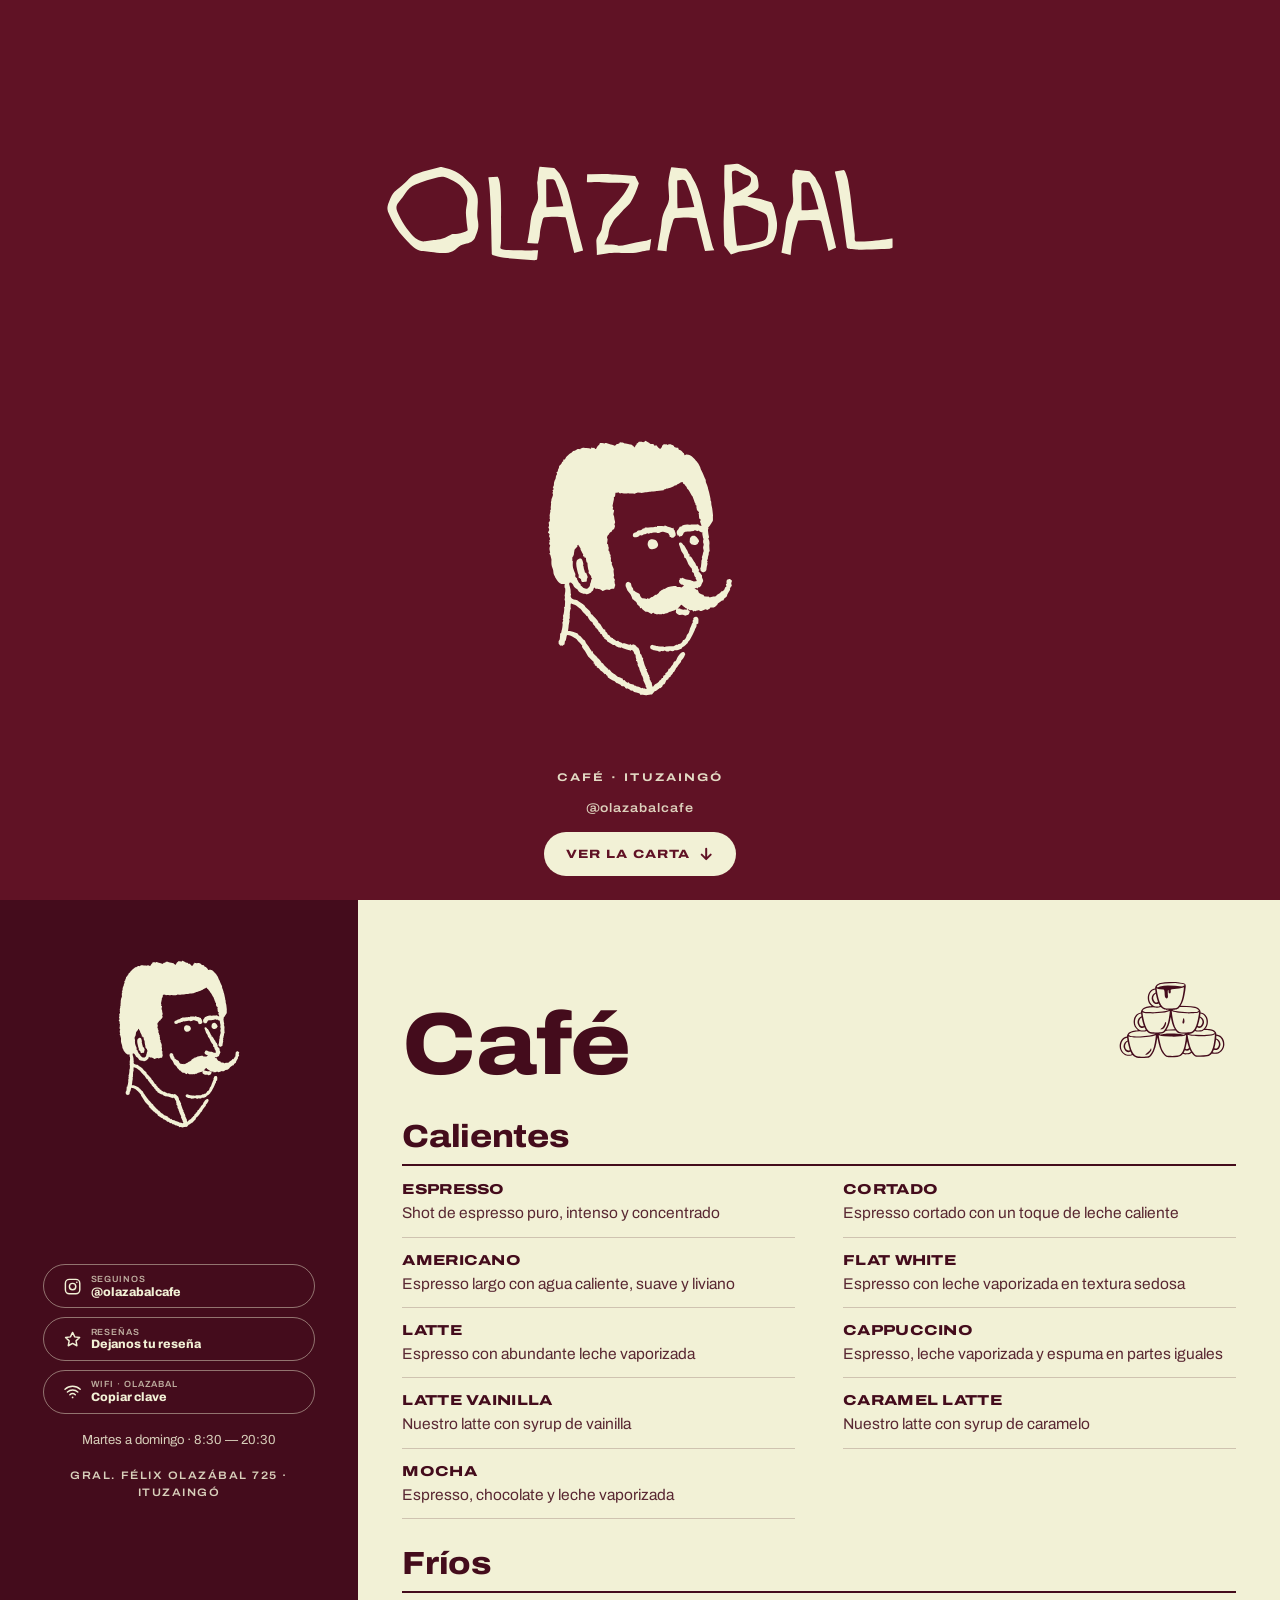
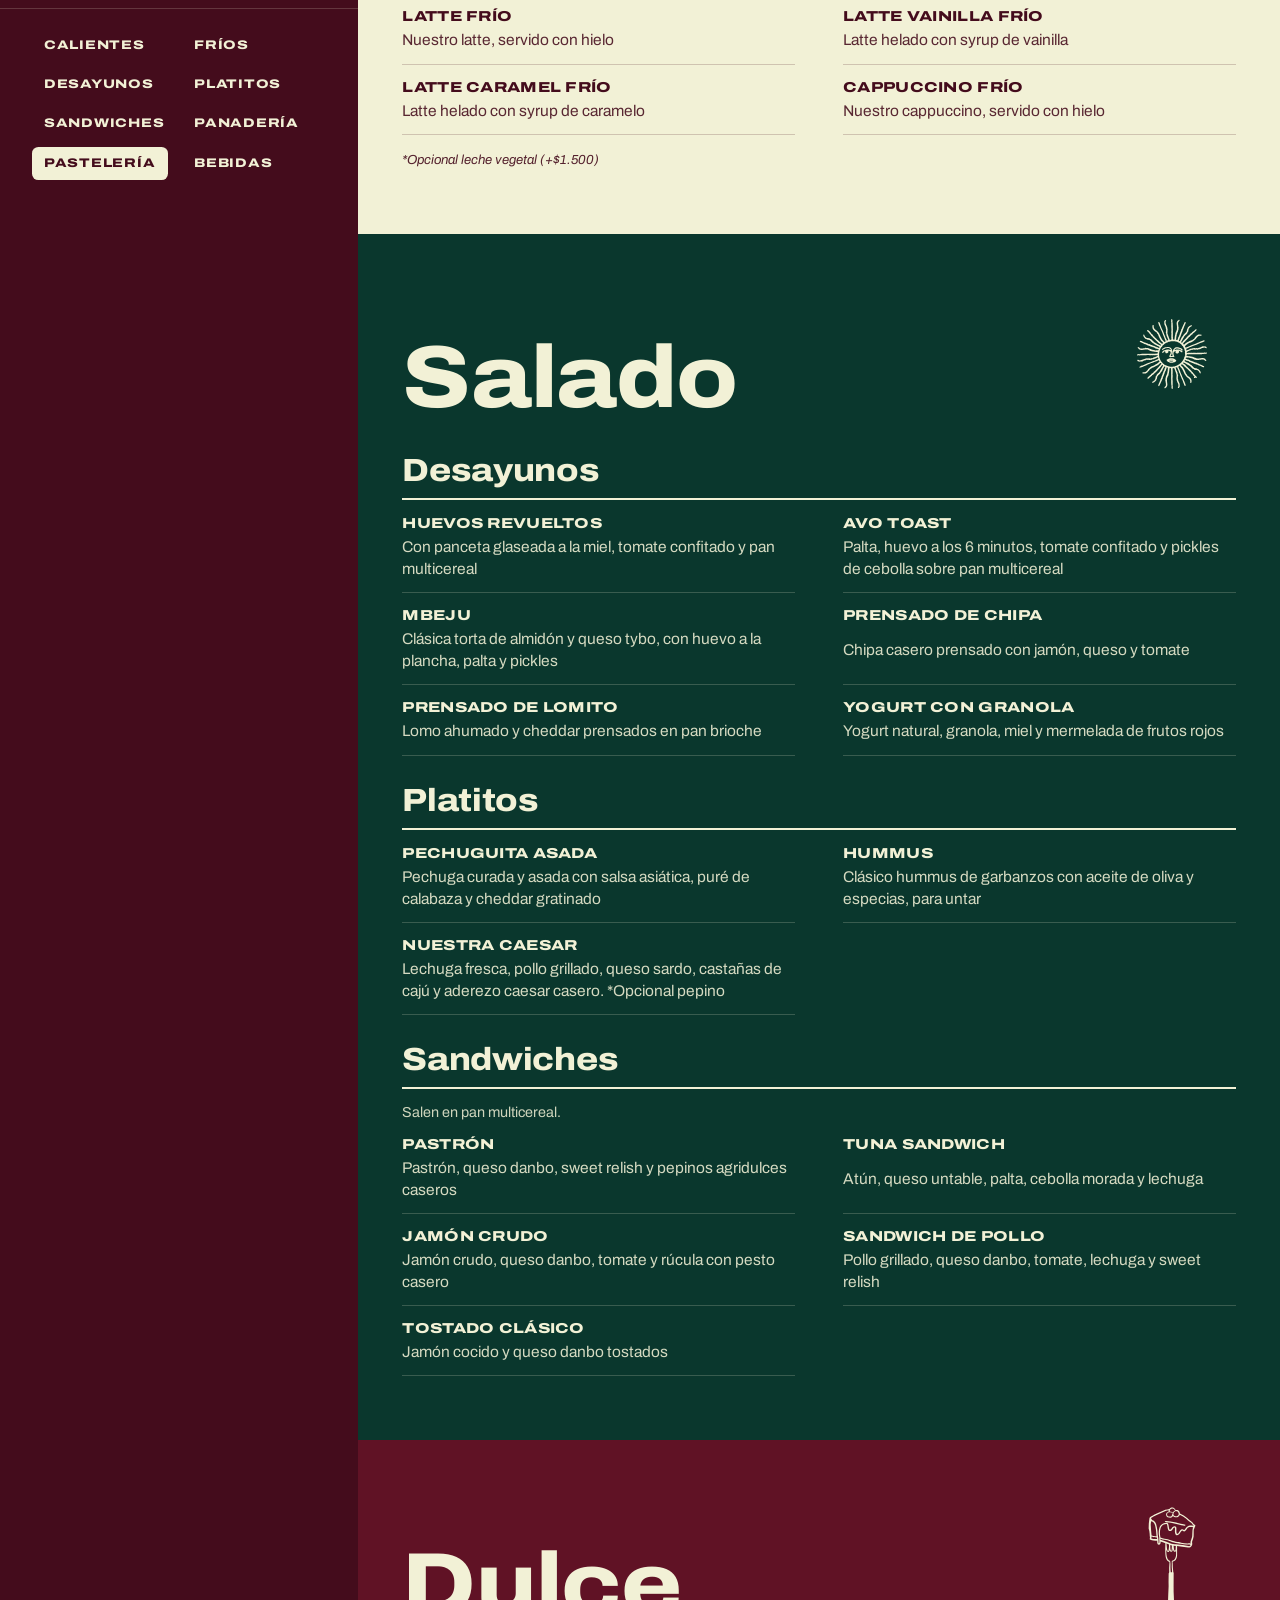
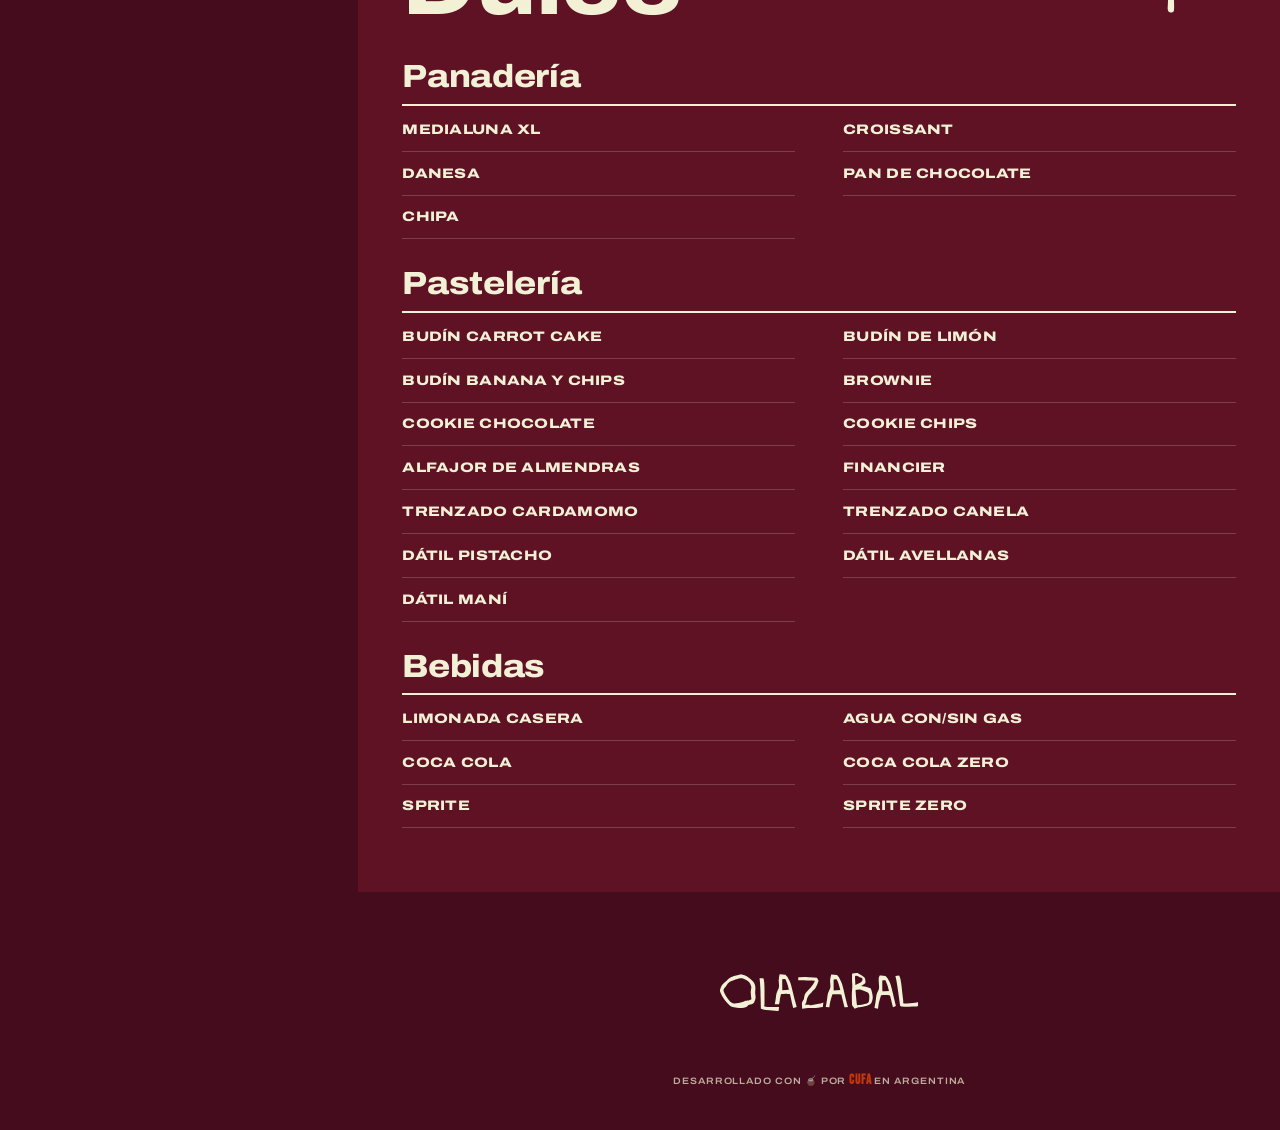
==== commit 8ecf7ac4: "Titulo de resenas, horario martes a domingo 8:30-20:30 y localidad Ituzaingo" ====
--- a/carta/index.html
+++ b/carta/index.html
@@ -4,7 +4,7 @@
 <meta charset="utf-8">
 <meta name="viewport" content="width=device-width, initial-scale=1, viewport-fit=cover">
 <title>Carta de Olazábal · Café, desayunos y pastelería</title>
-<meta name="description" content="Mirá la carta de Olazábal: cafés calientes y fríos, desayunos, platitos, sandwiches, panadería y pastelería. Gral. Félix Olazábal 725, Bella Vista.">
+<meta name="description" content="Mirá la carta de Olazábal: cafés calientes y fríos, desayunos, platitos, sandwiches, panadería y pastelería. Gral. Félix Olazábal 725, Ituzaingó.">
 <meta name="theme-color" content="#440C1C">
 <link rel="canonical" href="https://www.olazabal.ar/carta/">
 <meta property="og:type" content="website">
@@ -12,13 +12,13 @@
 <meta property="og:site_name" content="Olazábal">
 <meta property="og:url" content="https://www.olazabal.ar/carta/">
 <meta property="og:title" content="Carta de Olazábal · Café, desayunos y pastelería">
-<meta property="og:description" content="Mirá la carta de Olazábal: cafés calientes y fríos, desayunos, platitos, sandwiches, panadería y pastelería. Gral. Félix Olazábal 725, Bella Vista.">
+<meta property="og:description" content="Mirá la carta de Olazábal: cafés calientes y fríos, desayunos, platitos, sandwiches, panadería y pastelería. Gral. Félix Olazábal 725, Ituzaingó.">
 <meta property="og:image" content="https://www.olazabal.ar/og-image.png">
 <meta property="og:image:width" content="1200">
 <meta property="og:image:height" content="630">
 <meta name="twitter:card" content="summary_large_image">
 <meta name="twitter:title" content="Carta de Olazábal · Café, desayunos y pastelería">
-<meta name="twitter:description" content="Mirá la carta de Olazábal: cafés calientes y fríos, desayunos, platitos, sandwiches, panadería y pastelería. Gral. Félix Olazábal 725, Bella Vista.">
+<meta name="twitter:description" content="Mirá la carta de Olazábal: cafés calientes y fríos, desayunos, platitos, sandwiches, panadería y pastelería. Gral. Félix Olazábal 725, Ituzaingó.">
 <meta name="twitter:image" content="https://www.olazabal.ar/og-image.png">
 <script type="application/ld+json">
 {"@context":"https://schema.org","@graph":[
@@ -349,7 +349,7 @@
     <img id="spr-medialuna" class="oculto" src="assets/hombre-medialuna-crema.svg" alt="" width="1000" height="1000">
   </div>
   <div class="tapa__pie">
-    <p class="tapa__tag">Café · Buenos Aires</p>
+    <p class="tapa__tag">Café · Ituzaingó</p>
     <a class="tapa__ig" id="tapa-ig" href="https://www.instagram.com/olazabalcafe/" target="_blank" rel="noopener">@olazabalcafe</a>
     <a class="tapa__cta" href="#menu">Ver la carta
       <svg viewBox="0 0 16 16" fill="none" stroke="currentColor" stroke-width="2.2" stroke-linecap="round" stroke-linejoin="round" aria-hidden="true"><path d="M8 2v11M3 8.5 8 13.5l5-5"/></svg>
@@ -378,7 +378,7 @@
   <footer class="foot">
     <a href="../index.html" aria-label="Volver al inicio de Olazábal"><img src="assets/logo-crema.svg" alt="Olazábal" width="1600" height="800"></a>
     <div class="info" id="info"></div>
-    <p class="dir">Gral. Félix Olazábal 725 · Buenos Aires</p>
+    <p class="dir">Gral. Félix Olazábal 725 · Ituzaingó</p>
     <p class="firma-wrap">desarrollado con 🧉 por <a class="firma" href="https://cufadev.xyz" target="_blank" rel="noopener">cufa</a> en Argentina</p>
   </footer>
 </div>
@@ -454,7 +454,7 @@
   instagram:"https://www.instagram.com/olazabalcafe/",
   whatsapp:"",
   wifi_nombre:"Olazabal", wifi_clave:"olazabal2026",   /* demo */
-  horarios:"Lunes a sábado · 8:00 — 20:00",
+  horarios:"Martes a domingo · 8:30 — 20:30",
   mapa:"",   /* opcional: link de Google Maps; si se carga, aparece el botón "Cómo llegar" */
   /* Reseñas: hoy abre Olazábal en Google Maps. Con la ficha de Google Business creada, usar el link directo
      https://search.google.com/local/writereview?placeid=PLACE_ID (se puede cargar en Config, clave "resena") */
